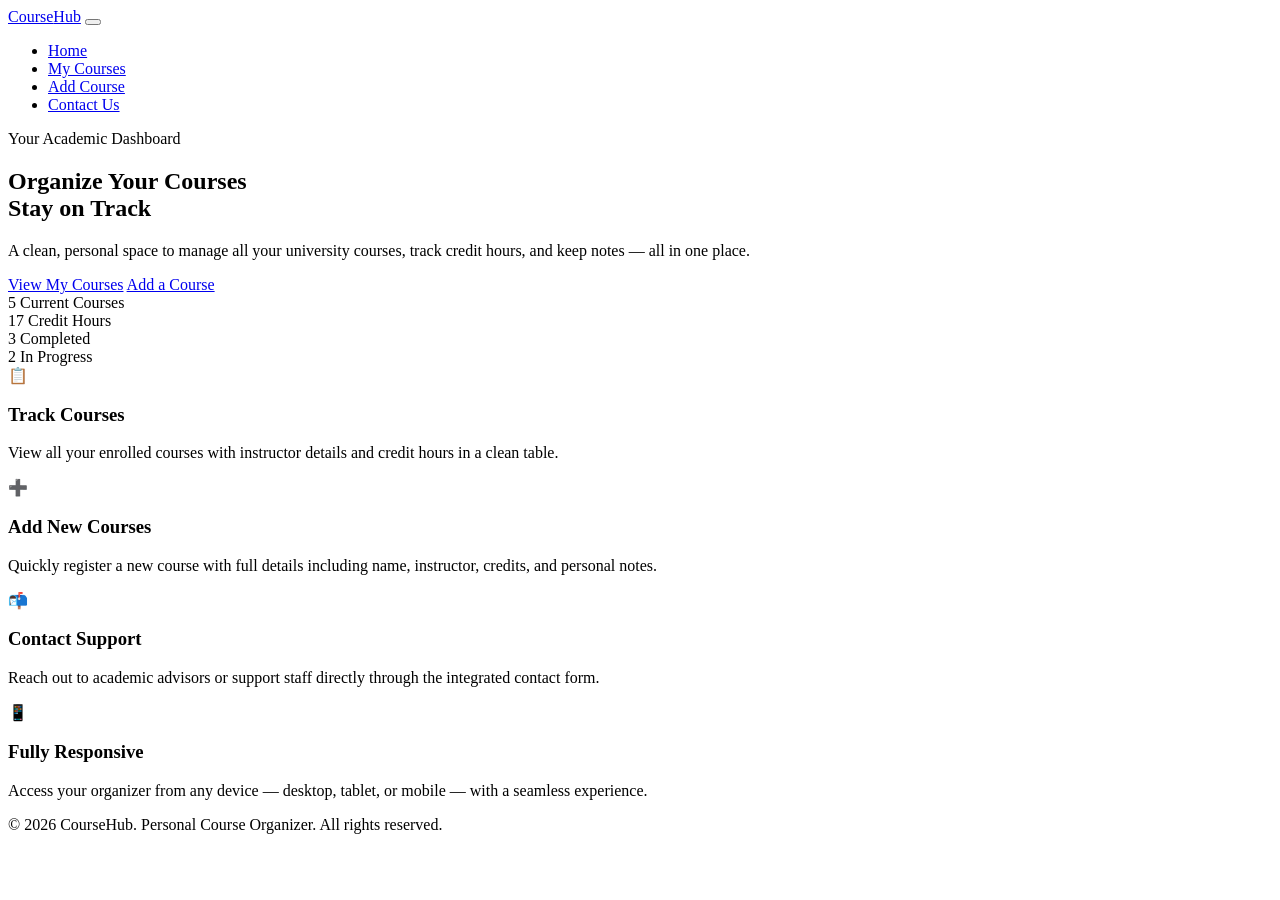
==== index.html @ 73fe7aca "Add files via upload" ====
<!DOCTYPE html>
<html lang="en">
<head>
  <meta charset="UTF-8" />
  <meta name="viewport" content="width=device-width, initial-scale=1.0" />
  <title>Course Organizer – Home</title>
  <link rel="stylesheet" href="css/style.css" />
</head>
<body>

  <!-- ===== HEADER / NAV ===== -->
  <header>
    <nav>
      <a href="index.html" class="nav-logo">Course<span>Hub</span></a>
      <button class="hamburger" id="hamburger" aria-label="Toggle menu">
        <span></span><span></span><span></span>
      </button>
      <ul class="nav-links" id="nav-links">
        <li><a href="index.html" class="active">Home</a></li>
        <li><a href="my-courses.html">My Courses</a></li>
        <li><a href="add-course.html">Add Course</a></li>
        <li><a href="contact.html">Contact Us</a></li>
      </ul>
    </nav>
  </header>

  <!-- ===== MAIN ===== -->
  <main>

    <!-- Hero -->
    <section class="hero">
      <div class="hero-badge">Your Academic Dashboard</div>
      <h1>Organize Your <span>Courses</span><br>Stay on Track</h1>
      <p>A clean, personal space to manage all your university courses, track credit hours, and keep notes — all in one place.</p>
      <div class="hero-btns">
        <a href="my-courses.html" class="btn btn-primary">View My Courses</a>
        <a href="add-course.html" class="btn btn-outline">Add a Course</a>
      </div>
    </section>

    <!-- Stats -->
    <section class="stats">
      <div class="stat-card">
        <span class="number">5</span>
        <span class="label">Current Courses</span>
      </div>
      <div class="stat-card">
        <span class="number">17</span>
        <span class="label">Credit Hours</span>
      </div>
      <div class="stat-card">
        <span class="number">3</span>
        <span class="label">Completed</span>
      </div>
      <div class="stat-card">
        <span class="number">2</span>
        <span class="label">In Progress</span>
      </div>
    </section>

    <!-- Features -->
    <section class="features">
      <div class="feature-card">
        <div class="icon">📋</div>
        <h3>Track Courses</h3>
        <p>View all your enrolled courses with instructor details and credit hours in a clean table.</p>
      </div>
      <div class="feature-card">
        <div class="icon">➕</div>
        <h3>Add New Courses</h3>
        <p>Quickly register a new course with full details including name, instructor, credits, and personal notes.</p>
      </div>
      <div class="feature-card">
        <div class="icon">📬</div>
        <h3>Contact Support</h3>
        <p>Reach out to academic advisors or support staff directly through the integrated contact form.</p>
      </div>
      <div class="feature-card">
        <div class="icon">📱</div>
        <h3>Fully Responsive</h3>
        <p>Access your organizer from any device — desktop, tablet, or mobile — with a seamless experience.</p>
      </div>
    </section>

  </main>

  <!-- ===== FOOTER ===== -->
  <footer>
    <p>&copy; 2026 <span>CourseHub</span>. Personal Course Organizer. All rights reserved.</p>
  </footer>

  <script>
    const hamburger = document.getElementById('hamburger');
    const navLinks  = document.getElementById('nav-links');
    hamburger.addEventListener('click', () => navLinks.classList.toggle('open'));
  </script>

</body>
</html>
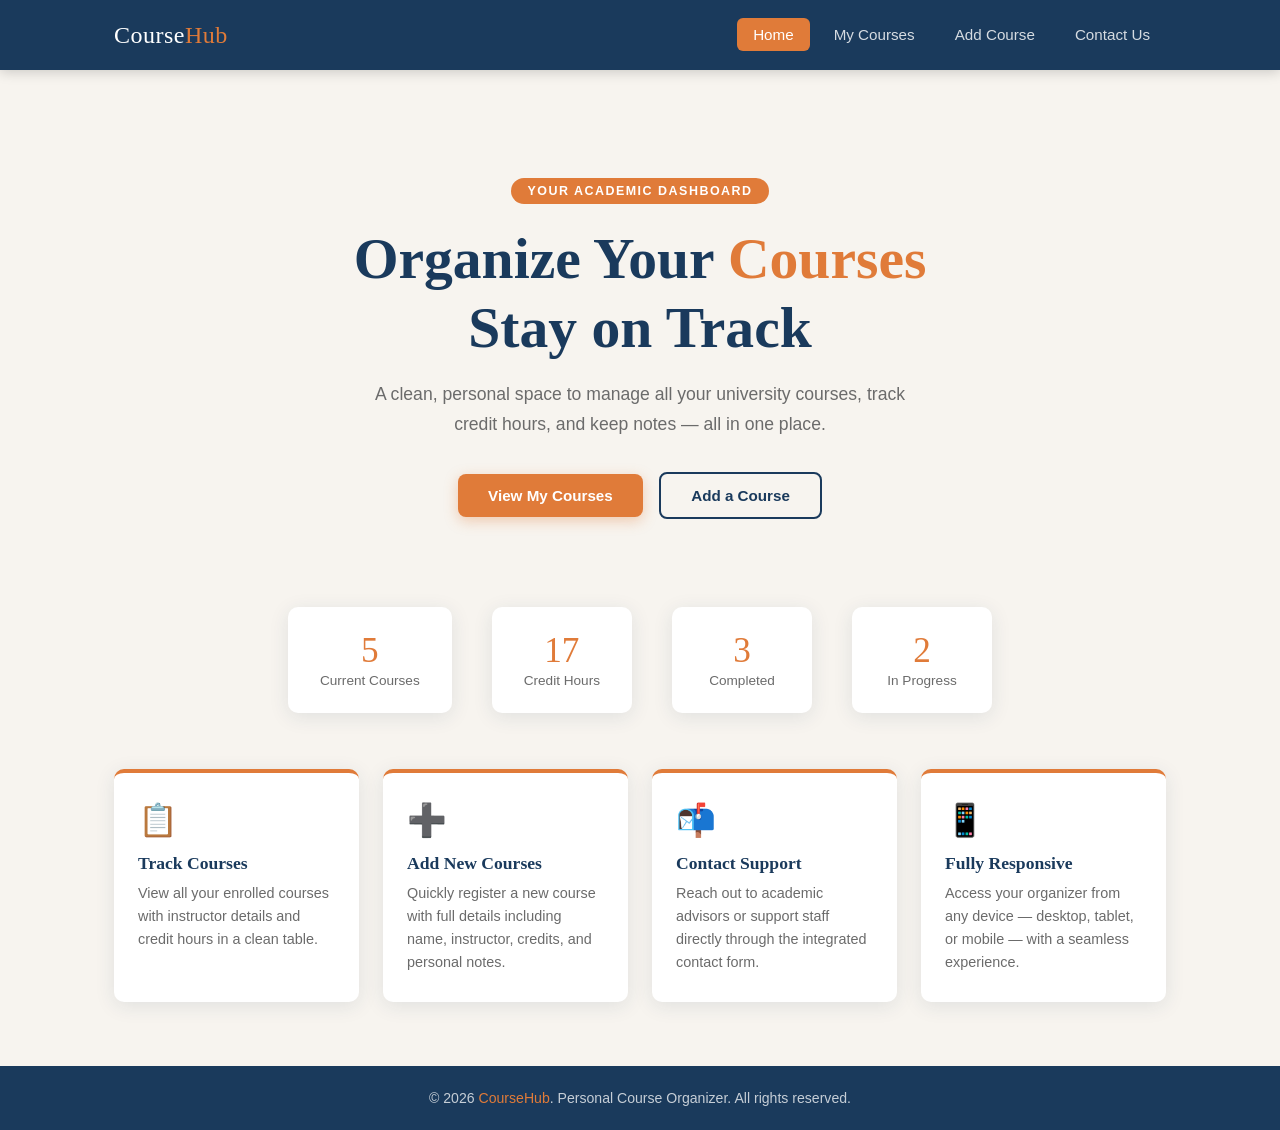
==== commit d73faf4b: "Update index.html" ====
--- a/index.html
+++ b/index.html
@@ -4,7 +4,7 @@
   <meta charset="UTF-8" />
   <meta name="viewport" content="width=device-width, initial-scale=1.0" />
   <title>Course Organizer – Home</title>
-  <link rel="stylesheet" href="css/style.css" />
+  <link rel="stylesheet" href="style.css" />
 </head>
 <body>
 
--- a/style.css
+++ b/style.css
@@ -0,0 +1,597 @@
+/* ===========================
+   CSS Variables & Reset
+   =========================== */
+@import url('https://fonts.googleapis.com/css2?family=Playfair+Display:wght@600;700&family=DM+Sans:wght@300;400;500;600&display=swap');
+
+:root {
+  --primary:     #1a3a5c;
+  --accent:      #e07b39;
+  --accent-soft: #f5a96a;
+  --bg:          #f7f4ef;
+  --surface:     #ffffff;
+  --text:        #1e1e1e;
+  --text-muted:  #6b6b6b;
+  --border:      #ddd8cf;
+  --nav-height:  70px;
+  --radius:      10px;
+  --shadow:      0 4px 20px rgba(26,58,92,0.10);
+  --transition:  0.3s ease;
+}
+
+*, *::before, *::after { box-sizing: border-box; margin: 0; padding: 0; }
+
+html { scroll-behavior: smooth; }
+
+body {
+  font-family: 'DM Sans', sans-serif;
+  background: var(--bg);
+  color: var(--text);
+  min-height: 100vh;
+  display: flex;
+  flex-direction: column;
+}
+
+/* ===========================
+   Header & Nav
+   =========================== */
+header {
+  background: var(--primary);
+  position: sticky;
+  top: 0;
+  z-index: 100;
+  box-shadow: 0 2px 12px rgba(0,0,0,0.18);
+}
+
+nav {
+  max-width: 1100px;
+  margin: 0 auto;
+  height: var(--nav-height);
+  display: flex;
+  align-items: center;
+  justify-content: space-between;
+  padding: 0 24px;
+}
+
+.nav-logo {
+  font-family: 'Playfair Display', serif;
+  font-size: 1.5rem;
+  color: #fff;
+  letter-spacing: 0.5px;
+  text-decoration: none;
+}
+
+.nav-logo span { color: var(--accent); }
+
+.nav-links {
+  list-style: none;
+  display: flex;
+  gap: 8px;
+}
+
+.nav-links a {
+  text-decoration: none;
+  color: rgba(255,255,255,0.82);
+  font-size: 0.95rem;
+  font-weight: 500;
+  padding: 8px 16px;
+  border-radius: 6px;
+  transition: background var(--transition), color var(--transition);
+}
+
+.nav-links a:hover,
+.nav-links a.active {
+  background: var(--accent);
+  color: #fff;
+}
+
+/* Hamburger */
+.hamburger {
+  display: none;
+  flex-direction: column;
+  gap: 5px;
+  cursor: pointer;
+  background: none;
+  border: none;
+  padding: 4px;
+}
+
+.hamburger span {
+  display: block;
+  width: 26px;
+  height: 3px;
+  background: #fff;
+  border-radius: 2px;
+  transition: var(--transition);
+}
+
+/* ===========================
+   Main / Layout
+   =========================== */
+main {
+  flex: 1;
+  max-width: 1100px;
+  margin: 0 auto;
+  width: 100%;
+  padding: 48px 24px 64px;
+}
+
+/* ===========================
+   Hero (Home)
+   =========================== */
+.hero {
+  text-align: center;
+  padding: 60px 20px 40px;
+}
+
+.hero-badge {
+  display: inline-block;
+  background: var(--accent);
+  color: #fff;
+  font-size: 0.78rem;
+  font-weight: 600;
+  letter-spacing: 1.5px;
+  text-transform: uppercase;
+  padding: 6px 16px;
+  border-radius: 20px;
+  margin-bottom: 20px;
+}
+
+.hero h1 {
+  font-family: 'Playfair Display', serif;
+  font-size: clamp(2.2rem, 5vw, 3.6rem);
+  color: var(--primary);
+  line-height: 1.2;
+  margin-bottom: 18px;
+}
+
+.hero h1 span { color: var(--accent); }
+
+.hero p {
+  font-size: 1.1rem;
+  color: var(--text-muted);
+  max-width: 560px;
+  margin: 0 auto 32px;
+  line-height: 1.7;
+}
+
+.btn {
+  display: inline-block;
+  padding: 13px 30px;
+  border-radius: 8px;
+  font-size: 0.95rem;
+  font-weight: 600;
+  text-decoration: none;
+  transition: transform var(--transition), box-shadow var(--transition);
+  cursor: pointer;
+  border: none;
+}
+
+.btn-primary {
+  background: var(--accent);
+  color: #fff;
+  box-shadow: 0 4px 14px rgba(224,123,57,0.35);
+}
+
+.btn-primary:hover {
+  transform: translateY(-2px);
+  box-shadow: 0 8px 22px rgba(224,123,57,0.45);
+}
+
+.btn-outline {
+  background: transparent;
+  color: var(--primary);
+  border: 2px solid var(--primary);
+  margin-left: 12px;
+}
+
+.btn-outline:hover {
+  background: var(--primary);
+  color: #fff;
+  transform: translateY(-2px);
+}
+
+/* Stats row */
+.stats {
+  display: flex;
+  justify-content: center;
+  gap: 40px;
+  margin: 48px 0 0;
+  flex-wrap: wrap;
+}
+
+.stat-card {
+  text-align: center;
+  padding: 24px 32px;
+  background: var(--surface);
+  border-radius: var(--radius);
+  box-shadow: var(--shadow);
+  min-width: 140px;
+  transition: transform var(--transition);
+}
+
+.stat-card:hover { transform: translateY(-4px); }
+
+.stat-card .number {
+  font-family: 'Playfair Display', serif;
+  font-size: 2.2rem;
+  color: var(--accent);
+  display: block;
+}
+
+.stat-card .label {
+  font-size: 0.85rem;
+  color: var(--text-muted);
+  margin-top: 4px;
+}
+
+/* Features grid */
+.features {
+  display: grid;
+  grid-template-columns: repeat(auto-fit, minmax(220px, 1fr));
+  gap: 24px;
+  margin-top: 56px;
+}
+
+.feature-card {
+  background: var(--surface);
+  border-radius: var(--radius);
+  padding: 28px 24px;
+  box-shadow: var(--shadow);
+  border-top: 4px solid var(--accent);
+  transition: transform var(--transition), box-shadow var(--transition);
+}
+
+.feature-card:hover {
+  transform: translateY(-5px);
+  box-shadow: 0 10px 30px rgba(26,58,92,0.14);
+}
+
+.feature-card .icon {
+  font-size: 2rem;
+  margin-bottom: 14px;
+}
+
+.feature-card h3 {
+  font-family: 'Playfair Display', serif;
+  color: var(--primary);
+  margin-bottom: 8px;
+  font-size: 1.1rem;
+}
+
+.feature-card p {
+  font-size: 0.9rem;
+  color: var(--text-muted);
+  line-height: 1.6;
+}
+
+/* ===========================
+   Page Header Banner
+   =========================== */
+.page-banner {
+  background: linear-gradient(135deg, var(--primary) 0%, #2a5a8c 100%);
+  border-radius: var(--radius);
+  padding: 40px 36px;
+  color: #fff;
+  margin-bottom: 40px;
+  position: relative;
+  overflow: hidden;
+}
+
+.page-banner::after {
+  content: '';
+  position: absolute;
+  right: -40px;
+  top: -40px;
+  width: 200px;
+  height: 200px;
+  background: rgba(255,255,255,0.05);
+  border-radius: 50%;
+}
+
+.page-banner h1 {
+  font-family: 'Playfair Display', serif;
+  font-size: 2rem;
+  margin-bottom: 8px;
+}
+
+.page-banner p { opacity: 0.82; font-size: 1rem; }
+
+/* ===========================
+   Section Titles
+   =========================== */
+.section-title {
+  font-family: 'Playfair Display', serif;
+  font-size: 1.6rem;
+  color: var(--primary);
+  margin-bottom: 6px;
+}
+
+.section-subtitle {
+  color: var(--text-muted);
+  margin-bottom: 28px;
+  font-size: 0.95rem;
+}
+
+/* ===========================
+   Table (My Courses)
+   =========================== */
+.table-wrapper {
+  background: var(--surface);
+  border-radius: var(--radius);
+  box-shadow: var(--shadow);
+  overflow-x: auto;
+}
+
+table {
+  width: 100%;
+  border-collapse: collapse;
+  min-width: 600px;
+}
+
+thead {
+  background: var(--primary);
+  color: #fff;
+}
+
+thead th {
+  padding: 14px 18px;
+  text-align: left;
+  font-size: 0.85rem;
+  font-weight: 600;
+  letter-spacing: 0.5px;
+  text-transform: uppercase;
+}
+
+tbody tr {
+  border-bottom: 1px solid var(--border);
+  transition: background var(--transition);
+}
+
+tbody tr:last-child { border-bottom: none; }
+
+tbody tr:hover { background: #f0eee9; }
+
+tbody td {
+  padding: 14px 18px;
+  font-size: 0.93rem;
+  color: var(--text);
+}
+
+.badge {
+  display: inline-block;
+  padding: 3px 11px;
+  border-radius: 20px;
+  font-size: 0.78rem;
+  font-weight: 600;
+}
+
+.badge-green  { background: #d4f5e2; color: #1a7a45; }
+.badge-blue   { background: #d4e8f7; color: #1a4a7a; }
+.badge-orange { background: #fde8d4; color: #a04a10; }
+.badge-purple { background: #e8d4f7; color: #5a1a9a; }
+
+/* ===========================
+   Form (Add Course)
+   =========================== */
+.form-card {
+  background: var(--surface);
+  border-radius: var(--radius);
+  box-shadow: var(--shadow);
+  padding: 40px 36px;
+}
+
+.form-grid {
+  display: grid;
+  grid-template-columns: 1fr 1fr;
+  gap: 24px;
+}
+
+.form-group {
+  display: flex;
+  flex-direction: column;
+  gap: 7px;
+}
+
+.form-group.full { grid-column: 1 / -1; }
+
+label {
+  font-size: 0.88rem;
+  font-weight: 600;
+  color: var(--primary);
+  letter-spacing: 0.3px;
+}
+
+input[type="text"],
+input[type="number"],
+input[type="email"],
+input[type="tel"],
+select,
+textarea {
+  padding: 12px 15px;
+  border: 1.5px solid var(--border);
+  border-radius: 8px;
+  font-family: 'DM Sans', sans-serif;
+  font-size: 0.93rem;
+  color: var(--text);
+  background: var(--bg);
+  transition: border-color var(--transition), box-shadow var(--transition);
+  outline: none;
+}
+
+input:focus,
+select:focus,
+textarea:focus {
+  border-color: var(--accent);
+  box-shadow: 0 0 0 3px rgba(224,123,57,0.15);
+}
+
+textarea { resize: vertical; min-height: 110px; }
+
+.form-actions {
+  margin-top: 32px;
+  display: flex;
+  gap: 14px;
+  align-items: center;
+}
+
+.btn-reset {
+  background: transparent;
+  color: var(--text-muted);
+  border: 1.5px solid var(--border);
+  padding: 12px 24px;
+  border-radius: 8px;
+  font-size: 0.93rem;
+  font-weight: 500;
+  cursor: pointer;
+  transition: var(--transition);
+  font-family: 'DM Sans', sans-serif;
+}
+
+.btn-reset:hover { border-color: var(--text-muted); color: var(--text); }
+
+.btn-submit {
+  background: var(--accent);
+  color: #fff;
+  border: none;
+  padding: 13px 30px;
+  border-radius: 8px;
+  font-size: 0.95rem;
+  font-weight: 600;
+  cursor: pointer;
+  font-family: 'DM Sans', sans-serif;
+  box-shadow: 0 4px 14px rgba(224,123,57,0.35);
+  transition: transform var(--transition), box-shadow var(--transition);
+}
+
+.btn-submit:hover {
+  transform: translateY(-2px);
+  box-shadow: 0 8px 22px rgba(224,123,57,0.45);
+}
+
+/* ===========================
+   Contact Page
+   =========================== */
+.contact-grid {
+  display: grid;
+  grid-template-columns: 1fr 1.6fr;
+  gap: 32px;
+  align-items: start;
+}
+
+.contact-info {
+  display: flex;
+  flex-direction: column;
+  gap: 20px;
+}
+
+.contact-item {
+  background: var(--surface);
+  border-radius: var(--radius);
+  padding: 22px 24px;
+  box-shadow: var(--shadow);
+  display: flex;
+  gap: 16px;
+  align-items: flex-start;
+  transition: transform var(--transition);
+}
+
+.contact-item:hover { transform: translateX(4px); }
+
+.contact-item .ci-icon {
+  font-size: 1.5rem;
+  flex-shrink: 0;
+  margin-top: 2px;
+}
+
+.contact-item h4 {
+  font-weight: 600;
+  color: var(--primary);
+  margin-bottom: 4px;
+  font-size: 0.93rem;
+}
+
+.contact-item p {
+  font-size: 0.88rem;
+  color: var(--text-muted);
+  line-height: 1.5;
+}
+
+.contact-form-card {
+  background: var(--surface);
+  border-radius: var(--radius);
+  box-shadow: var(--shadow);
+  padding: 36px 32px;
+}
+
+/* ===========================
+   Footer
+   =========================== */
+footer {
+  background: var(--primary);
+  color: rgba(255,255,255,0.75);
+  text-align: center;
+  padding: 24px;
+  font-size: 0.88rem;
+  margin-top: auto;
+}
+
+footer span { color: var(--accent); }
+
+/* ===========================
+   Success message
+   =========================== */
+.success-msg {
+  display: none;
+  background: #d4f5e2;
+  color: #1a7a45;
+  border-radius: 8px;
+  padding: 14px 20px;
+  margin-top: 16px;
+  font-weight: 500;
+  font-size: 0.93rem;
+}
+
+/* ===========================
+   Responsive
+   =========================== */
+@media (max-width: 768px) {
+  .nav-links {
+    position: absolute;
+    top: var(--nav-height);
+    left: 0; right: 0;
+    background: var(--primary);
+    flex-direction: column;
+    gap: 0;
+    padding: 12px 0;
+    display: none;
+    box-shadow: 0 6px 16px rgba(0,0,0,0.2);
+  }
+
+  .nav-links.open { display: flex; }
+
+  .nav-links a {
+    border-radius: 0;
+    padding: 12px 24px;
+  }
+
+  .hamburger { display: flex; }
+
+  .form-grid { grid-template-columns: 1fr; }
+
+  .contact-grid { grid-template-columns: 1fr; }
+
+  .stats { gap: 20px; }
+
+  main { padding: 32px 16px 48px; }
+
+  .form-card,
+  .contact-form-card { padding: 28px 20px; }
+
+  .page-banner { padding: 28px 24px; }
+}
+
+@media (max-width: 480px) {
+  .hero h1 { font-size: 1.9rem; }
+  .btn-outline { margin-left: 0; margin-top: 10px; }
+  .hero .hero-btns { display: flex; flex-direction: column; align-items: center; gap: 10px; }
+}
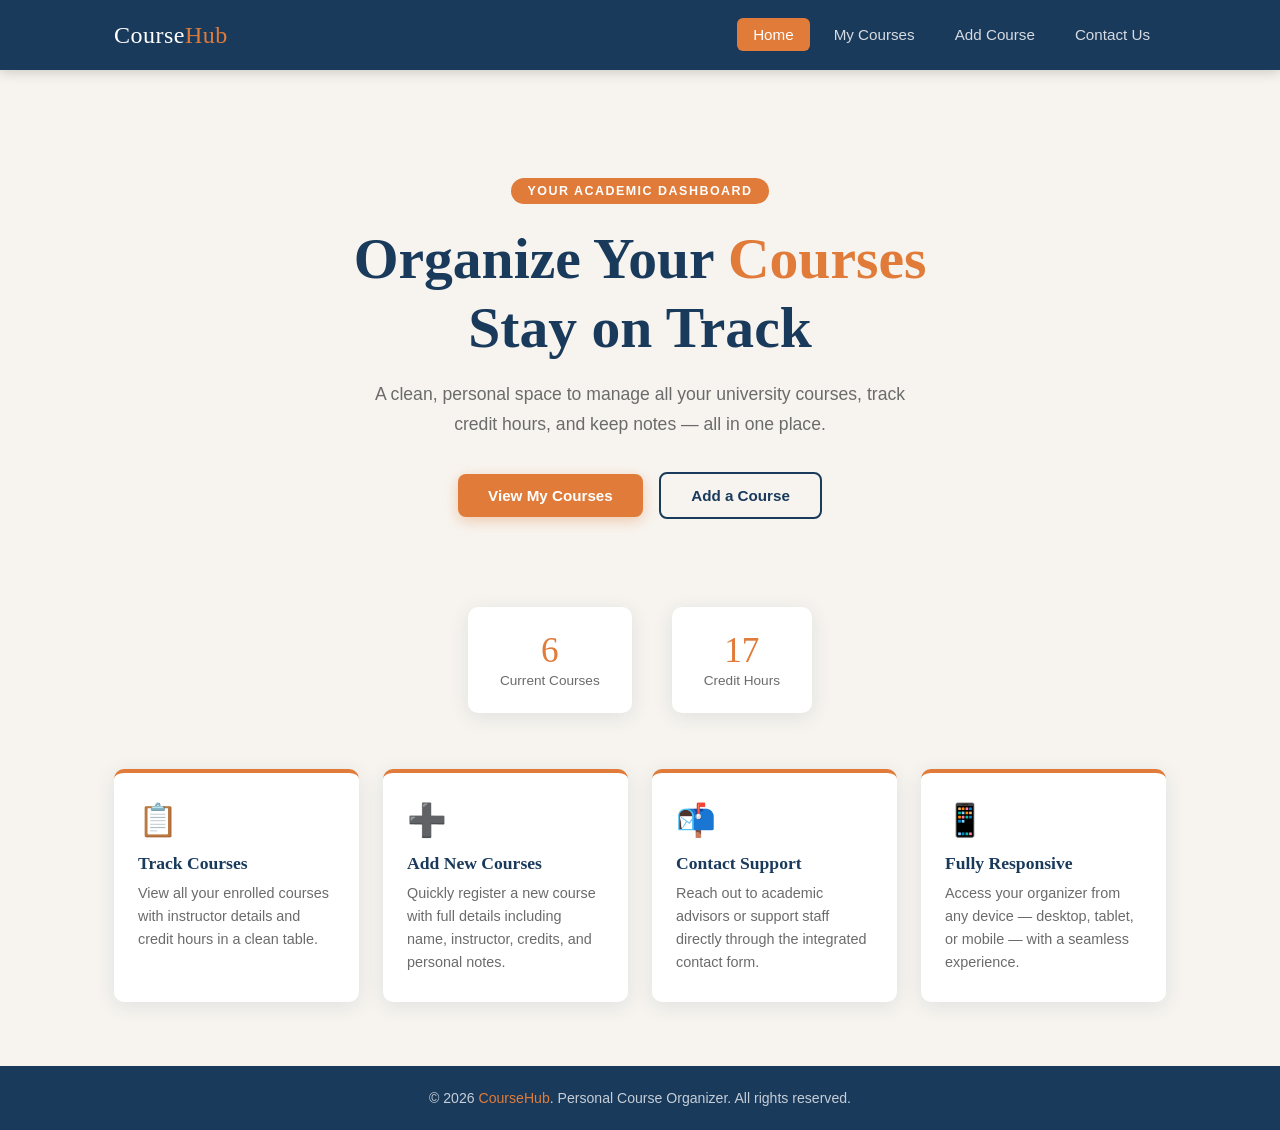
==== commit 6fe9c8dc: "Update index.html" ====
--- a/index.html
+++ b/index.html
@@ -41,20 +41,12 @@
     <!-- Stats -->
     <section class="stats">
       <div class="stat-card">
-        <span class="number">5</span>
+        <span class="number">6</span>
         <span class="label">Current Courses</span>
       </div>
       <div class="stat-card">
         <span class="number">17</span>
         <span class="label">Credit Hours</span>
-      </div>
-      <div class="stat-card">
-        <span class="number">3</span>
-        <span class="label">Completed</span>
-      </div>
-      <div class="stat-card">
-        <span class="number">2</span>
-        <span class="label">In Progress</span>
       </div>
     </section>
 
--- a/style.css
+++ b/style.css
@@ -392,7 +392,27 @@
   gap: 7px;
 }
 
-.form-group.full { grid-column: 1 / -1; }
+.form-group.hours {   
+   grid-column: 1 / -1; 
+   justify-self: center;
+   width: 100%;
+   max-width: 480px;              
+}
+
+.center-field input {
+  width: 100%;
+}
+
+.form-group.full {
+   grid-column: 1 / -1; 
+   justify-self: center;
+   width: 100%;
+   max-width: 480px;              
+}
+
+.center-field input {
+  width: 100%;
+}
 
 label {
   font-size: 0.88rem;
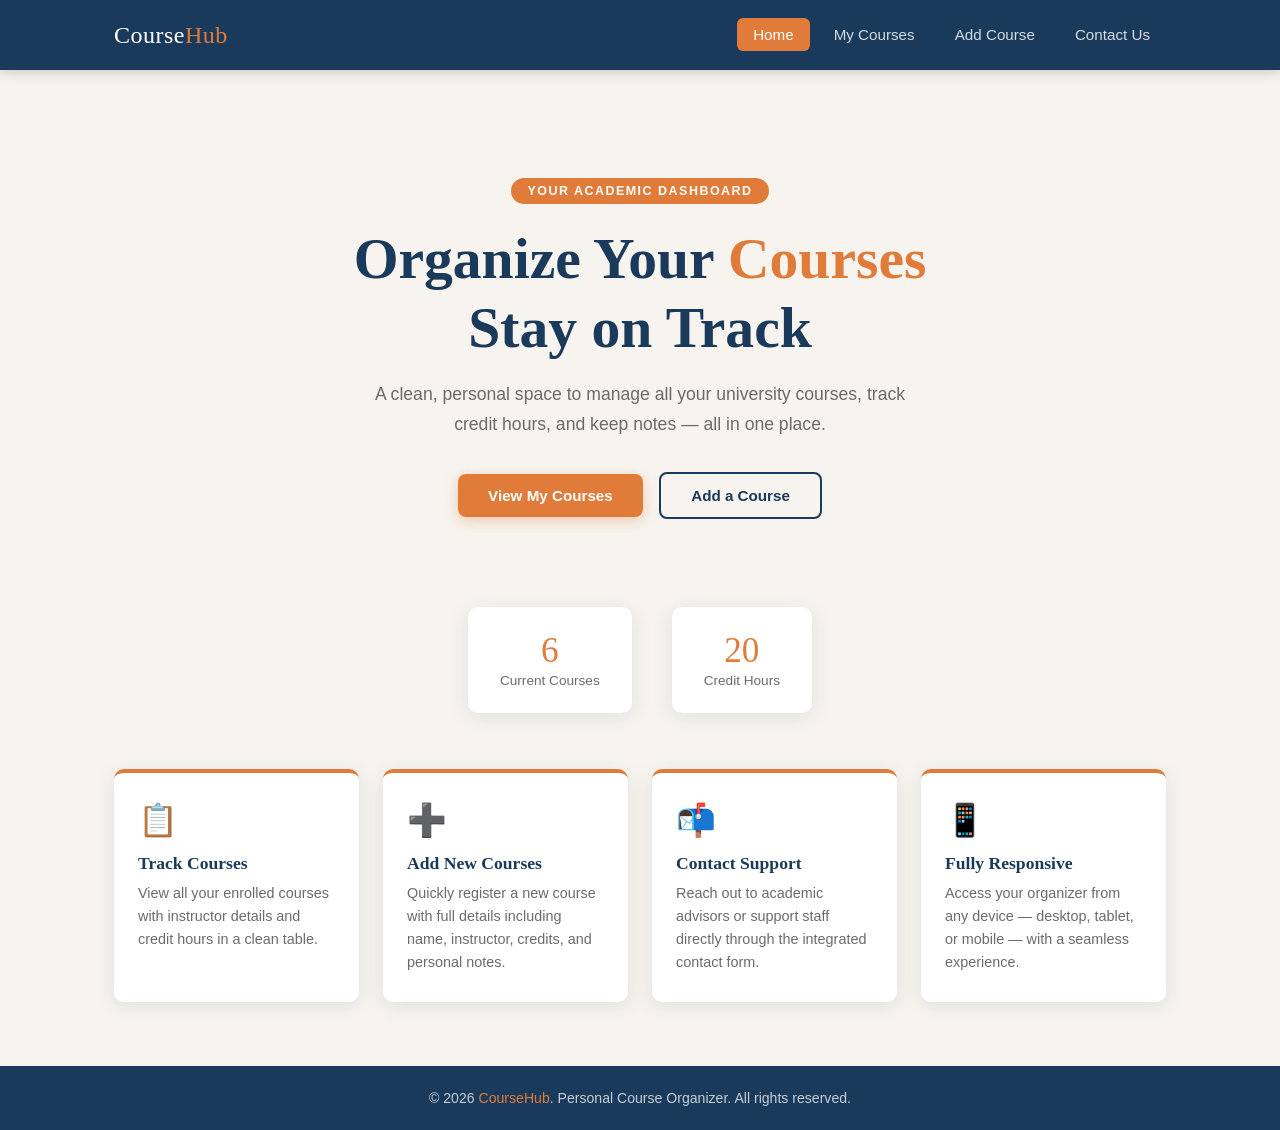
==== commit 0d90c27b: "Update index.html" ====
--- a/index.html
+++ b/index.html
@@ -45,7 +45,7 @@
         <span class="label">Current Courses</span>
       </div>
       <div class="stat-card">
-        <span class="number">17</span>
+        <span class="number">20</span>
         <span class="label">Credit Hours</span>
       </div>
     </section>
